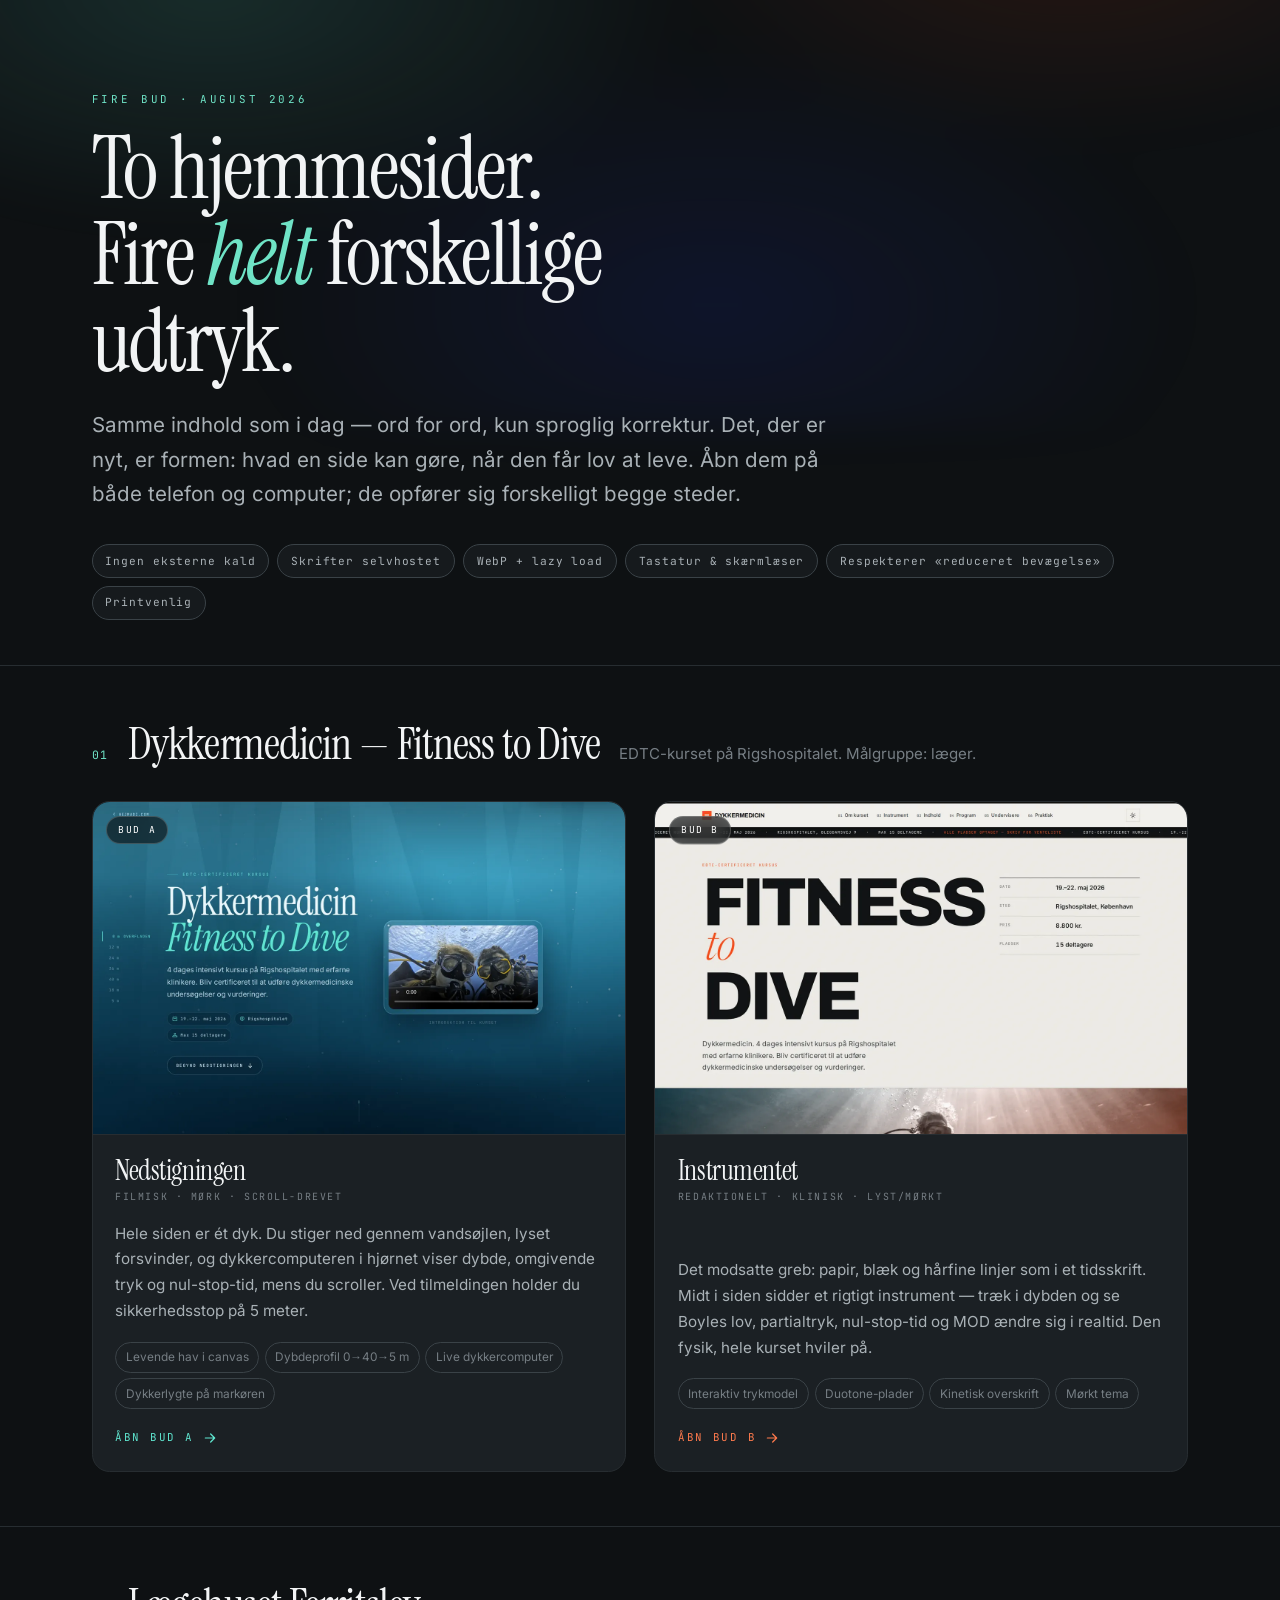
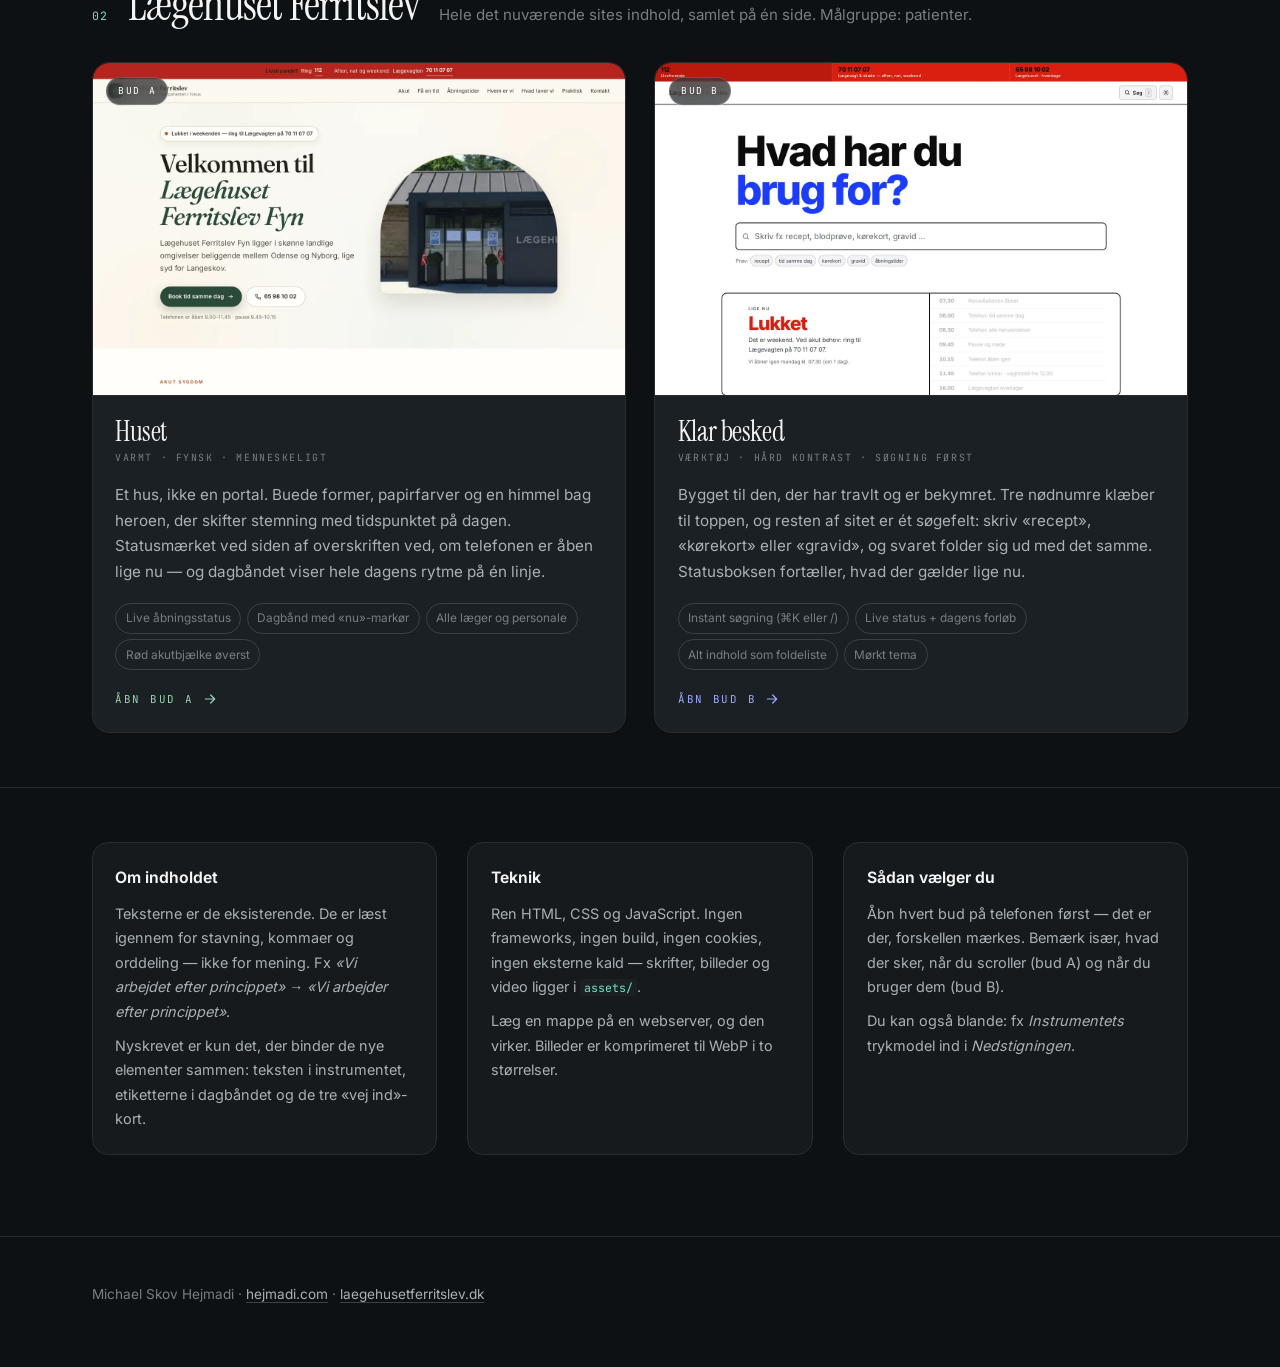
==== index.html @ f579ac6d "Fire designbud: Dykkermedicin (2) og Lægehuset Ferritslev (2) Erstatter mappens indhold med fire kom" ====
<!DOCTYPE html>
<html lang="da">
<head>
<meta charset="UTF-8">
<meta name="viewport" content="width=device-width, initial-scale=1, viewport-fit=cover">
<title>Fire bud — Dykkerlæge &amp; Lægehuset Ferritslev</title>
<meta name="description" content="Fire designbud på to hjemmesider: Dykkermedicin / Fitness to Dive og Lægehuset Ferritslev. Samme indhold, fire helt forskellige udtryk.">
<meta name="theme-color" content="#0E1113">
<meta name="color-scheme" content="dark">
<link rel="icon" href="favicon.svg" type="image/svg+xml">
<link rel="preload" href="assets/fonts/inter-var.woff2" as="font" type="font/woff2" crossorigin>
<link rel="preload" href="assets/fonts/instrumentserif.woff2" as="font" type="font/woff2" crossorigin>
<style>
@font-face{font-family:'Inter';src:url('assets/fonts/inter-var.woff2') format('woff2');font-weight:100 900;font-style:normal;font-display:swap}
@font-face{font-family:'Instrument Serif';src:url('assets/fonts/instrumentserif.woff2') format('woff2');font-weight:400;font-style:normal;font-display:swap}
@font-face{font-family:'Instrument Serif';src:url('assets/fonts/instrumentserif-italic.woff2') format('woff2');font-weight:400;font-style:italic;font-display:swap}
@font-face{font-family:'JetBrains Mono';src:url('assets/fonts/jetbrainsmono-var.woff2') format('woff2');font-weight:100 800;font-style:normal;font-display:swap}

:root{
  --bg:#0E1113; --bg-2:#161A1D; --panel:#1B2024;
  --ink:#F2F4F5; --ink-2:#A9B1B6; --ink-3:#767E84;
  --line:#272D31; --line-2:#3A4247;
  --serif:'Instrument Serif',Georgia,serif;
  --sans:'Inter',-apple-system,BlinkMacSystemFont,'Segoe UI',Roboto,sans-serif;
  --mono:'JetBrains Mono',ui-monospace,Menlo,monospace;
  --wrap:1180px;
  --gut:clamp(1.1rem,4vw,2.6rem);
  --ease:cubic-bezier(.22,1,.36,1);
}
*,*::before,*::after{box-sizing:border-box}
html{-webkit-text-size-adjust:100%}
@media (prefers-reduced-motion:no-preference){html{scroll-behavior:smooth}}
body{
  margin:0;background:var(--bg);color:var(--ink);font-family:var(--sans);
  font-size:clamp(1rem,.96rem + .2vw,1.06rem);line-height:1.7;overflow-x:hidden;
  -webkit-font-smoothing:antialiased;
}
img{max-width:100%;display:block}
svg{fill:none;stroke:currentColor;stroke-width:1.8;stroke-linecap:round;stroke-linejoin:round}
a{color:inherit}
.sr{position:absolute;width:1px;height:1px;overflow:hidden;clip:rect(0 0 0 0)}
:focus-visible{outline:2px solid #6FE3C6;outline-offset:3px;border-radius:4px}

.wrap{width:min(var(--wrap),100%);margin-inline:auto;padding-inline:var(--gut)}

/* Hero */
.top{padding:clamp(3rem,10vh,6rem) 0 clamp(2rem,5vh,3.5rem);position:relative;overflow:hidden}
.top::before{
  content:"";position:absolute;inset:-30% -10% auto -10%;height:70vh;z-index:-1;
  background:
    radial-gradient(45% 55% at 22% 30%,rgba(95,230,208,.13),transparent 70%),
    radial-gradient(40% 50% at 78% 20%,rgba(255,77,24,.10),transparent 70%),
    radial-gradient(45% 60% at 55% 80%,rgba(27,59,255,.10),transparent 70%);
  filter:blur(20px);
}
.kick{
  font-family:var(--mono);font-size:.68rem;letter-spacing:.26em;text-transform:uppercase;
  color:#6FE3C6;margin:0 0 1.1rem;
}
h1{
  font-family:var(--serif);font-weight:400;
  font-size:clamp(2.6rem,1rem + 6.4vw,5.4rem);
  line-height:1;letter-spacing:-.025em;margin:0 0 1.4rem;max-width:16ch;
}
h1 em{font-style:italic;color:#6FE3C6}
.lede{font-size:clamp(1.05rem,1rem + .45vw,1.28rem);color:var(--ink-2);max-width:58ch;margin:0 0 2rem}
.meta{
  display:flex;flex-wrap:wrap;gap:.5rem;list-style:none;margin:0;padding:0;
  font-family:var(--mono);font-size:.7rem;letter-spacing:.08em;
}
.meta li{
  padding:.4rem .8rem;border-radius:99px;border:1px solid var(--line-2);color:var(--ink-2);
  background:var(--bg-2);
}

/* Grupper */
.group{padding:clamp(2.5rem,6vh,4rem) 0;border-top:1px solid var(--line)}
.group__head{display:flex;align-items:baseline;gap:1.2rem;flex-wrap:wrap;margin-bottom:2rem}
.group__no{font-family:var(--mono);font-size:.72rem;color:#6FE3C6;letter-spacing:.14em}
.group h2{
  font-family:var(--serif);font-weight:400;font-size:clamp(1.8rem,1.2rem + 2.2vw,2.8rem);
  letter-spacing:-.02em;margin:0;line-height:1.1;
}
.group__note{color:var(--ink-3);font-size:.94rem;margin:0;flex:1 1 18rem;min-width:0}

.cards{display:grid;grid-template-columns:1fr 1fr;gap:clamp(1rem,2.4vw,1.8rem)}
.card{
  display:flex;flex-direction:column;text-decoration:none;overflow:hidden;
  border:1px solid var(--line);border-radius:1.1rem;background:var(--panel);
  transition:transform .5s var(--ease),border-color .4s,box-shadow .5s;
}
.card:hover{transform:translateY(-5px);box-shadow:0 1.4rem 3rem rgba(0,0,0,.45)}
.card--a:hover{border-color:#5FE6D0}
.card--b:hover{border-color:#FF4D18}
.card--c:hover{border-color:#7FBF95}
.card--d:hover{border-color:#7C93FF}

.shot{position:relative;aspect-ratio:16/10;overflow:hidden;background:#000;border-bottom:1px solid var(--line)}
.shot img{width:100%;height:100%;object-fit:cover;object-position:top center;transition:transform 1.1s var(--ease)}
.card:hover .shot img{transform:scale(1.035)}
.tag{
  position:absolute;left:.85rem;top:.85rem;
  font-family:var(--mono);font-size:.6rem;letter-spacing:.16em;text-transform:uppercase;
  padding:.32rem .7rem;border-radius:99px;backdrop-filter:blur(10px);
  background:rgba(10,14,16,.62);border:1px solid rgba(255,255,255,.18);color:#fff;
}
.body{padding:1.35rem 1.4rem 1.5rem;display:flex;flex-direction:column;flex:1}
.body h3{
  font-family:var(--serif);font-weight:400;font-size:1.75rem;letter-spacing:-.015em;
  margin:0 0 .15rem;line-height:1.1;
}
.body .sub{font-family:var(--mono);font-size:.62rem;letter-spacing:.16em;text-transform:uppercase;color:var(--ink-3);margin:0 0 .9rem}
.body p{color:var(--ink-2);margin:0 0 1.1rem;font-size:.95rem;flex:1}
.feat{list-style:none;margin:0 0 1.2rem;padding:0;display:flex;flex-wrap:wrap;gap:.35rem}
.feat li{
  font-size:.74rem;padding:.28rem .6rem;border-radius:99px;
  border:1px solid var(--line-2);color:var(--ink-3);
}
.open{
  display:inline-flex;align-items:center;gap:.5rem;align-self:flex-start;
  font-family:var(--mono);font-size:.68rem;letter-spacing:.16em;text-transform:uppercase;
  color:var(--ink);
}
.open svg{width:1rem;height:1rem;transition:transform .35s var(--ease)}
.card:hover .open svg{transform:translateX(4px)}
.card--a .open{color:#5FE6D0}
.card--b .open{color:#FF7A4D}
.card--c .open{color:#9BD3AE}
.card--d .open{color:#9BAAFF}

/* Info */
.info{padding:clamp(2.5rem,6vh,4rem) 0 clamp(4rem,9vh,6rem);border-top:1px solid var(--line)}
.info__grid{display:grid;grid-template-columns:repeat(3,1fr);gap:clamp(1rem,2.4vw,2rem)}
.info__grid section{padding:1.4rem;border:1px solid var(--line);border-radius:1rem;background:var(--bg-2)}
.info__grid h3{font-size:.98rem;font-weight:650;margin:0 0 .6rem}
.info__grid p{color:var(--ink-2);font-size:.9rem;margin:0 0 .6rem}
.info__grid p:last-child{margin:0}
.info__grid code{
  font-family:var(--mono);font-size:.8em;background:var(--panel);padding:.1em .35em;border-radius:.25em;
  color:#6FE3C6;
}

footer{padding:2rem 0 3rem;border-top:1px solid var(--line);color:var(--ink-3);font-size:.85rem}
footer a{color:var(--ink-2);text-decoration:none;border-bottom:1px solid var(--line-2)}
footer a:hover{color:#6FE3C6}

@media (max-width:820px){
  .cards{grid-template-columns:1fr}
  .info__grid{grid-template-columns:1fr}
}
@media (prefers-reduced-motion:reduce){
  *,*::before,*::after{animation-duration:.01ms !important;transition-duration:.01ms !important}
}
</style>
</head>
<body>

<header class="top">
  <div class="wrap">
    <p class="kick">Fire bud · august 2026</p>
    <h1>To hjemmesider.<br>Fire <em>helt</em> forskellige udtryk.</h1>
    <p class="lede">
      Samme indhold som i dag — ord for ord, kun sproglig korrektur. Det, der er nyt, er
      formen: hvad en side kan gøre, når den får lov at leve. Åbn dem på både telefon og
      computer; de opfører sig forskelligt begge steder.
    </p>
    <ul class="meta">
      <li>Ingen eksterne kald</li>
      <li>Skrifter selvhostet</li>
      <li>WebP + lazy load</li>
      <li>Tastatur &amp; skærmlæser</li>
      <li>Respekterer «reduceret bevægelse»</li>
      <li>Printvenlig</li>
    </ul>
  </div>
</header>

<section class="group">
  <div class="wrap">
    <div class="group__head">
      <span class="group__no">01</span>
      <h2>Dykkermedicin — Fitness to Dive</h2>
      <p class="group__note">EDTC-kurset på Rigshospitalet. Målgruppe: læger.</p>
    </div>

    <div class="cards">
      <a class="card card--a" href="dykkerlaege/nedstigningen/index.html">
        <div class="shot">
          <img src="assets/previews/nedstigningen.webp" alt="Forsiden af Nedstigningen: hvid og turkis serif-titel over en solbelyst vandsøjle" width="1440" height="900" loading="lazy" decoding="async">
          <span class="tag">Bud A</span>
        </div>
        <div class="body">
          <h3>Nedstigningen</h3>
          <p class="sub">Filmisk · mørk · scroll-drevet</p>
          <p>Hele siden er ét dyk. Du stiger ned gennem vandsøjlen, lyset forsvinder, og
            dykkercomputeren i hjørnet viser dybde, omgivende tryk og nul-stop-tid, mens du
            scroller. Ved tilmeldingen holder du sikkerhedsstop på 5 meter.</p>
          <ul class="feat">
            <li>Levende hav i canvas</li>
            <li>Dybdeprofil 0→40→5 m</li>
            <li>Live dykkercomputer</li>
            <li>Dykkerlygte på markøren</li>
          </ul>
          <span class="open">Åbn bud A <svg viewBox="0 0 24 24" aria-hidden="true"><path d="M5 12h14m-6-6l6 6-6 6"/></svg></span>
        </div>
      </a>

      <a class="card card--b" href="dykkerlaege/instrumentet/index.html">
        <div class="shot">
          <img src="assets/previews/instrumentet.webp" alt="Forsiden af Instrumentet: kæmpe sort grotesk FITNESS TO DIVE på papirfarvet baggrund" width="1440" height="900" loading="lazy" decoding="async">
          <span class="tag">Bud B</span>
        </div>
        <div class="body">
          <h3>Instrumentet</h3>
          <p class="sub">Redaktionelt · klinisk · lyst/mørkt</p>
          <p>Det modsatte greb: papir, blæk og hårfine linjer som i et tidsskrift. Midt i siden
            sidder et rigtigt instrument — træk i dybden og se Boyles lov, partialtryk, nul-stop-tid
            og MOD ændre sig i realtid. Den fysik, hele kurset hviler på.</p>
          <ul class="feat">
            <li>Interaktiv trykmodel</li>
            <li>Duotone-plader</li>
            <li>Kinetisk overskrift</li>
            <li>Mørkt tema</li>
          </ul>
          <span class="open">Åbn bud B <svg viewBox="0 0 24 24" aria-hidden="true"><path d="M5 12h14m-6-6l6 6-6 6"/></svg></span>
        </div>
      </a>
    </div>
  </div>
</section>

<section class="group">
  <div class="wrap">
    <div class="group__head">
      <span class="group__no">02</span>
      <h2>Lægehuset Ferritslev</h2>
      <p class="group__note">Hele det nuværende sites indhold, samlet på én side. Målgruppe: patienter.</p>
    </div>

    <div class="cards">
      <a class="card card--c" href="laegehuset-ferritslev/huset/index.html">
        <div class="shot">
          <img src="assets/previews/huset.webp" alt="Forsiden af Huset: varm cremefarvet side med buet foto af lægehusets indgang" width="1440" height="900" loading="lazy" decoding="async">
          <span class="tag">Bud A</span>
        </div>
        <div class="body">
          <h3>Huset</h3>
          <p class="sub">Varmt · fynsk · menneskeligt</p>
          <p>Et hus, ikke en portal. Buede former, papirfarver og en himmel bag hero&shy;en, der
            skifter stemning med tidspunktet på dagen. Statusmærket ved siden af overskriften ved,
            om telefonen er åben lige nu — og dagbåndet viser hele dagens rytme på én linje.</p>
          <ul class="feat">
            <li>Live åbningsstatus</li>
            <li>Dagbånd med «nu»-markør</li>
            <li>Alle læger og personale</li>
            <li>Rød akutbjælke øverst</li>
          </ul>
          <span class="open">Åbn bud A <svg viewBox="0 0 24 24" aria-hidden="true"><path d="M5 12h14m-6-6l6 6-6 6"/></svg></span>
        </div>
      </a>

      <a class="card card--d" href="laegehuset-ferritslev/klarbesked/index.html">
        <div class="shot">
          <img src="assets/previews/klarbesked.webp" alt="Forsiden af Klar besked: kæmpe overskrift Hvad har du brug for? over et stort søgefelt" width="1440" height="900" loading="lazy" decoding="async">
          <span class="tag">Bud B</span>
        </div>
        <div class="body">
          <h3>Klar besked</h3>
          <p class="sub">Værktøj · hård kontrast · søgning først</p>
          <p>Bygget til den, der har travlt og er bekymret. Tre nødnumre klæber til toppen, og
            resten af sitet er ét søgefelt: skriv «recept», «kørekort» eller «gravid», og svaret
            folder sig ud med det samme. Status&shy;boksen fortæller, hvad der gælder lige nu.</p>
          <ul class="feat">
            <li>Instant søgning (⌘K eller /)</li>
            <li>Live status + dagens forløb</li>
            <li>Alt indhold som foldeliste</li>
            <li>Mørkt tema</li>
          </ul>
          <span class="open">Åbn bud B <svg viewBox="0 0 24 24" aria-hidden="true"><path d="M5 12h14m-6-6l6 6-6 6"/></svg></span>
        </div>
      </a>
    </div>
  </div>
</section>

<section class="info">
  <div class="wrap">
    <div class="info__grid">
      <section>
        <h3>Om indholdet</h3>
        <p>Teksterne er de eksisterende. De er læst igennem for stavning, kommaer og
          orddeling — ikke for mening. Fx <em>«Vi arbejdet efter princippet»</em> →
          <em>«Vi arbejder efter princippet»</em>.</p>
        <p>Nyskrevet er kun det, der binder de nye elementer sammen: teksten i instrumentet,
          etiketterne i dagbåndet og de tre «vej ind»-kort.</p>
      </section>
      <section>
        <h3>Teknik</h3>
        <p>Ren HTML, CSS og JavaScript. Ingen frameworks, ingen build, ingen cookies, ingen
          eksterne kald — skrifter, billeder og video ligger i <code>assets/</code>.</p>
        <p>Læg en mappe på en webserver, og den virker. Billeder er komprimeret til WebP i to
          størrelser.</p>
      </section>
      <section>
        <h3>Sådan vælger du</h3>
        <p>Åbn hvert bud på telefonen først — det er der, forskellen mærkes. Bemærk især,
          hvad der sker, når du scroller (bud A) og når du bruger dem (bud B).</p>
        <p>Du kan også blande: fx <em>Instrumentets</em> trykmodel ind i <em>Nedstigningen</em>.</p>
      </section>
    </div>
  </div>
</section>

<footer>
  <div class="wrap">
    <p>Michael Skov Hejmadi · <a href="https://hejmadi.com/">hejmadi.com</a> ·
      <a href="http://laegehusetferritslev.dk/">laegehusetferritslev.dk</a></p>
  </div>
</footer>

</body>
</html>
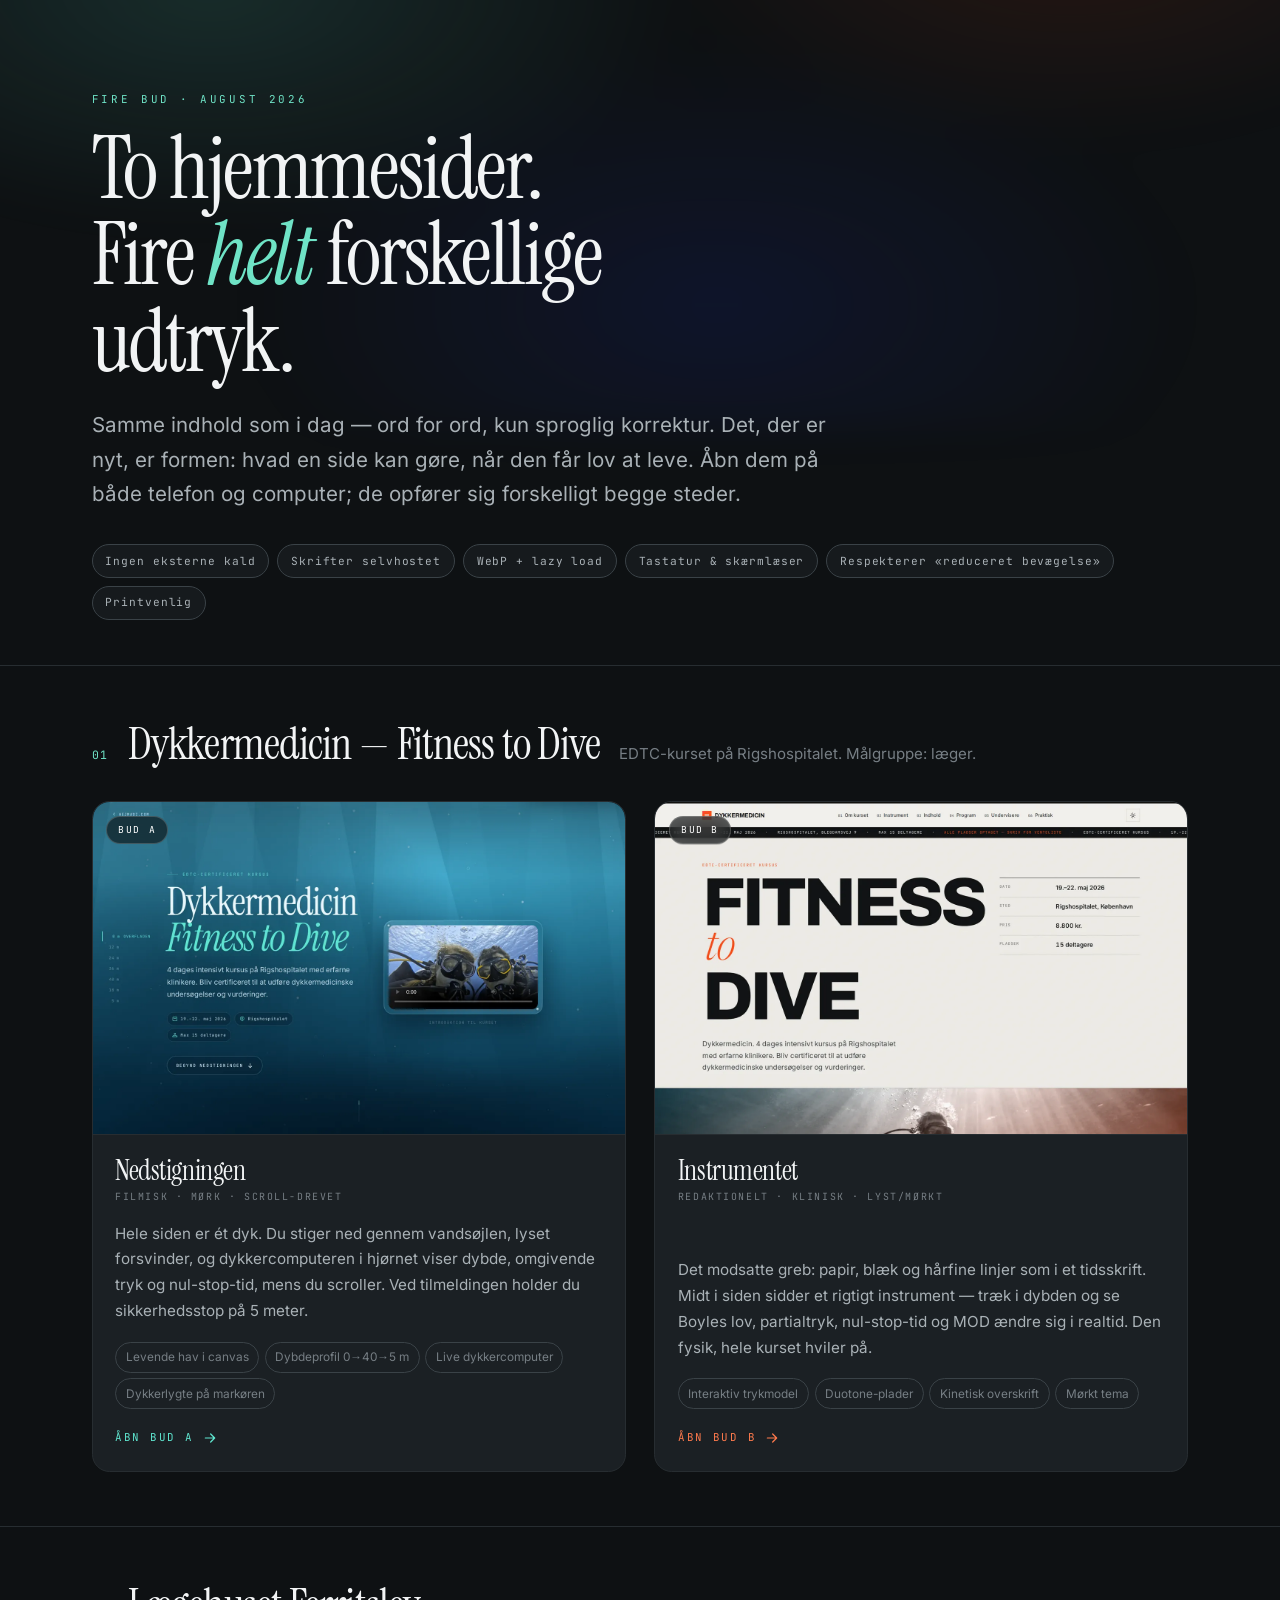
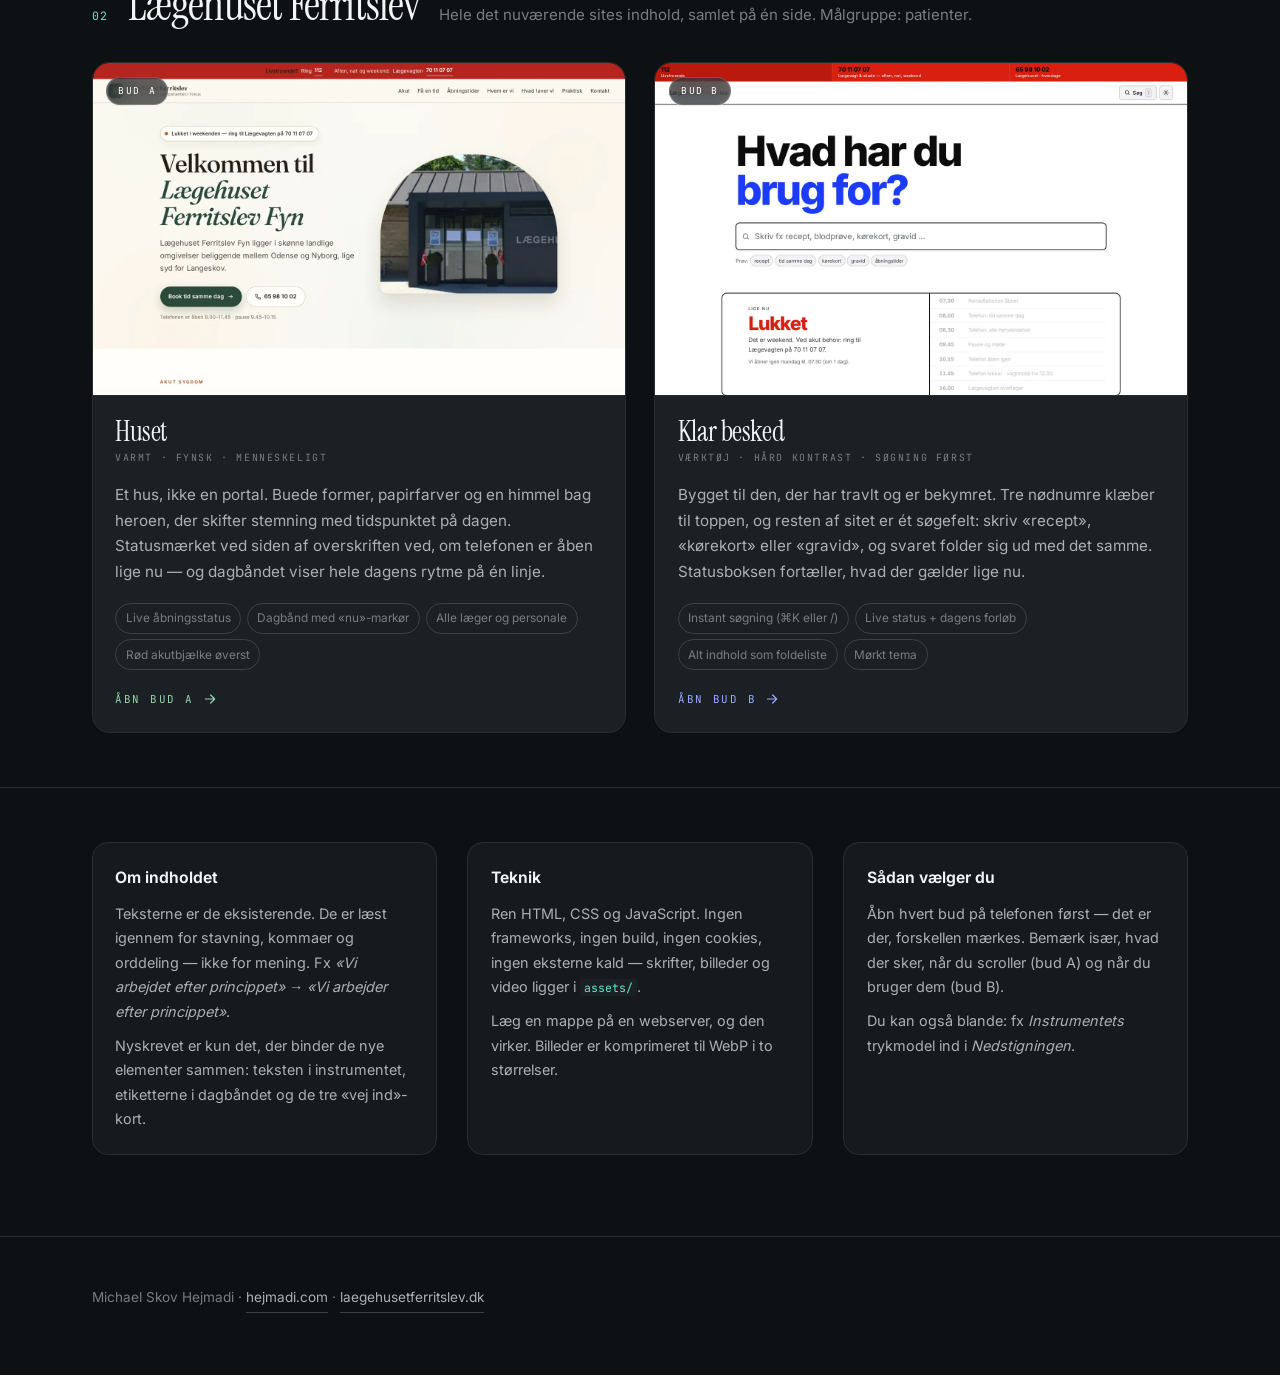
==== commit dc599e5d: "Ret smalle skærme (320-360 px) og for små klikmål - Nedstigningen: auto-fit-gitre brugte minmax(19re" ====
--- a/index.html
+++ b/index.html
@@ -141,7 +141,7 @@
 }
 
 footer{padding:2rem 0 3rem;border-top:1px solid var(--line);color:var(--ink-3);font-size:.85rem}
-footer a{color:var(--ink-2);text-decoration:none;border-bottom:1px solid var(--line-2)}
+footer a{color:var(--ink-2);text-decoration:none;border-bottom:1px solid var(--line-2);display:inline-block;padding-block:.2rem}
 footer a:hover{color:#6FE3C6}
 
 @media (max-width:820px){
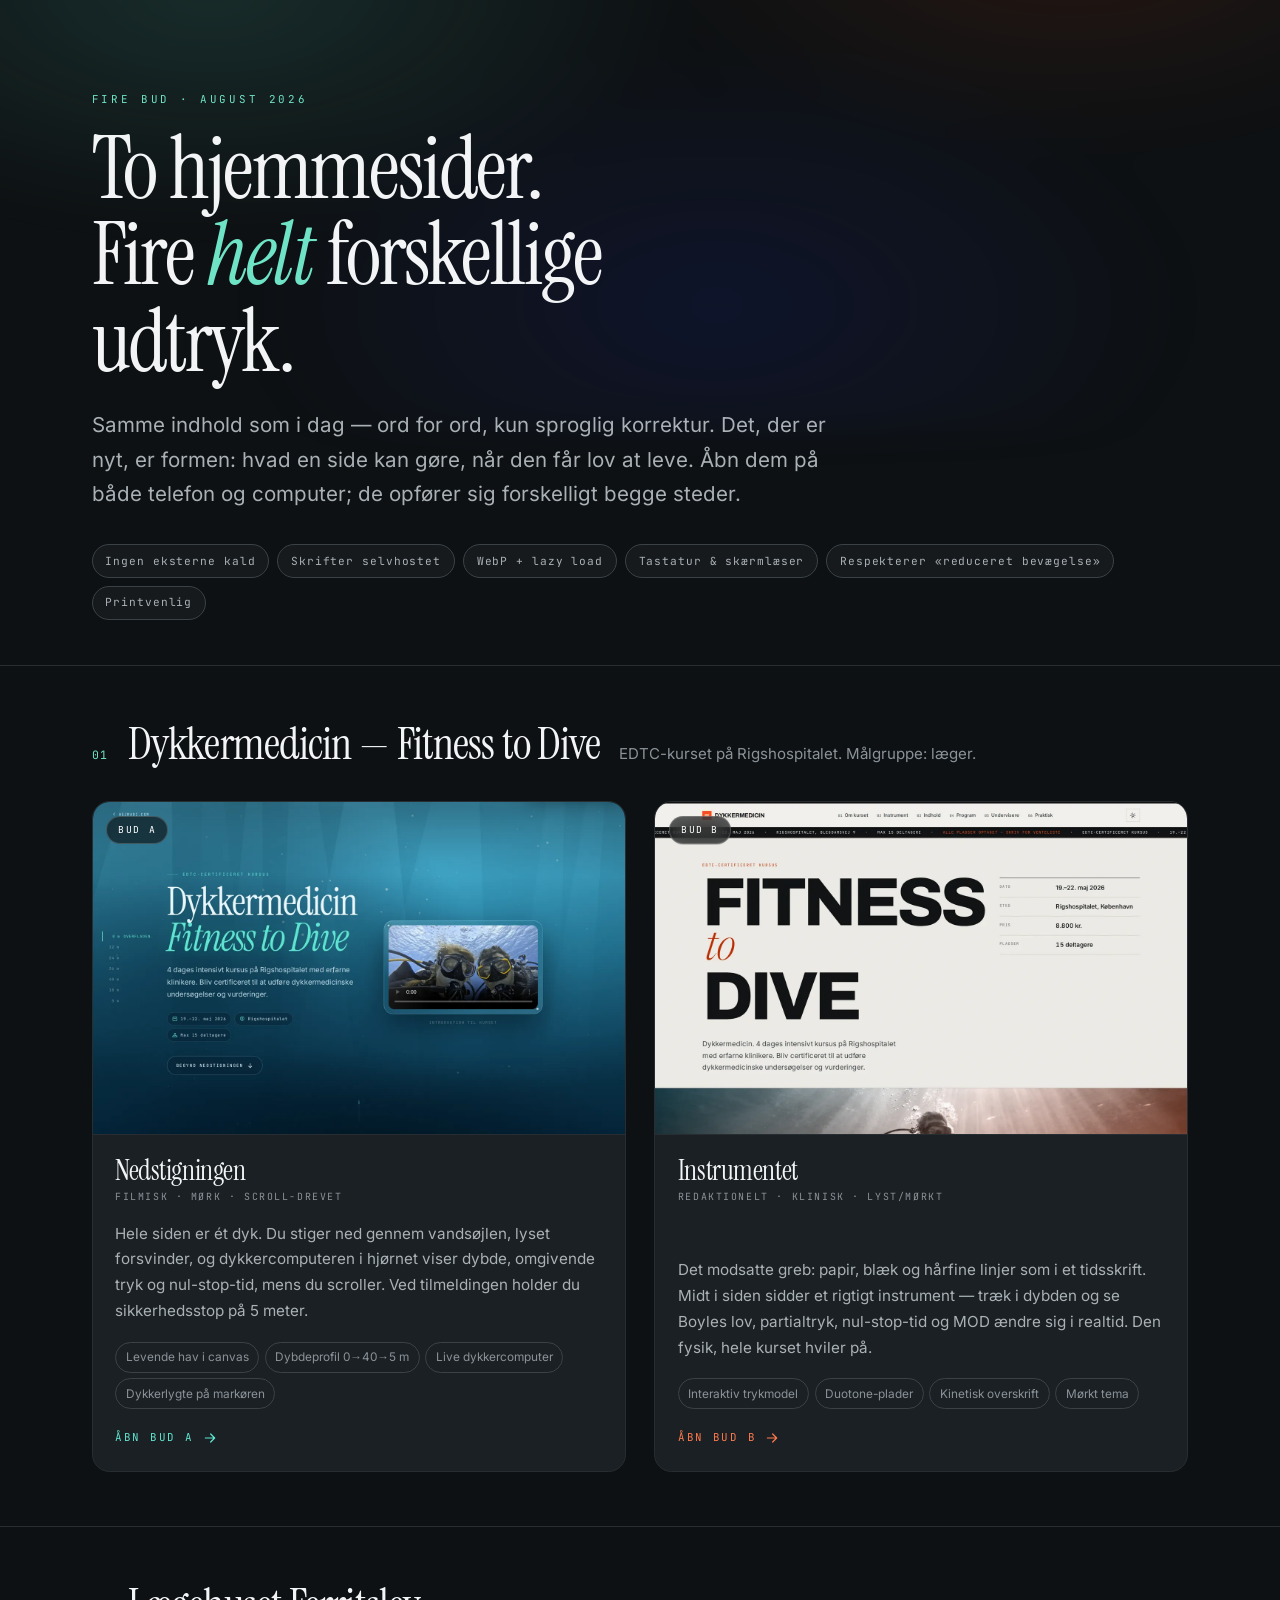
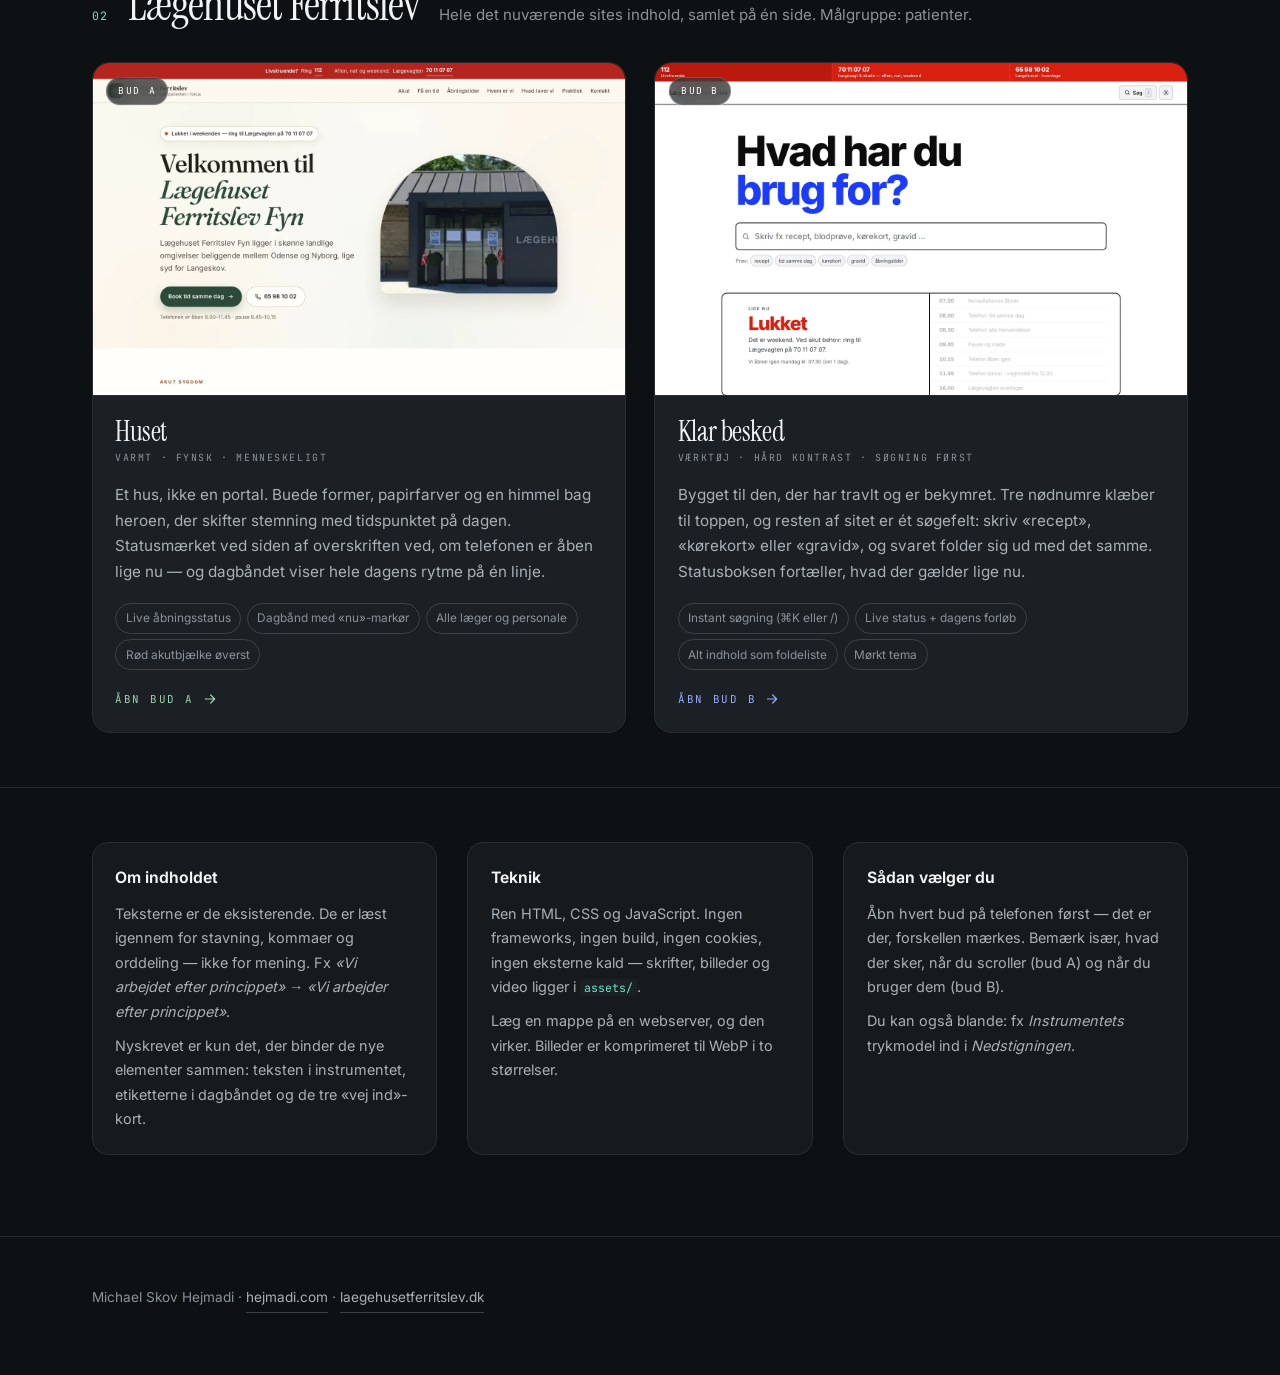
==== commit 154497bd: "Kontrast: alle tekster op over WCAG AA i begge temaer Målt med en egen kontrastmåler, der beregner f" ====
--- a/index.html
+++ b/index.html
@@ -18,7 +18,7 @@
 
 :root{
   --bg:#0E1113; --bg-2:#161A1D; --panel:#1B2024;
-  --ink:#F2F4F5; --ink-2:#A9B1B6; --ink-3:#767E84;
+  --ink:#F2F4F5; --ink-2:#A9B1B6; --ink-3:#8A9299;
   --line:#272D31; --line-2:#3A4247;
   --serif:'Instrument Serif',Georgia,serif;
   --sans:'Inter',-apple-system,BlinkMacSystemFont,'Segoe UI',Roboto,sans-serif;
